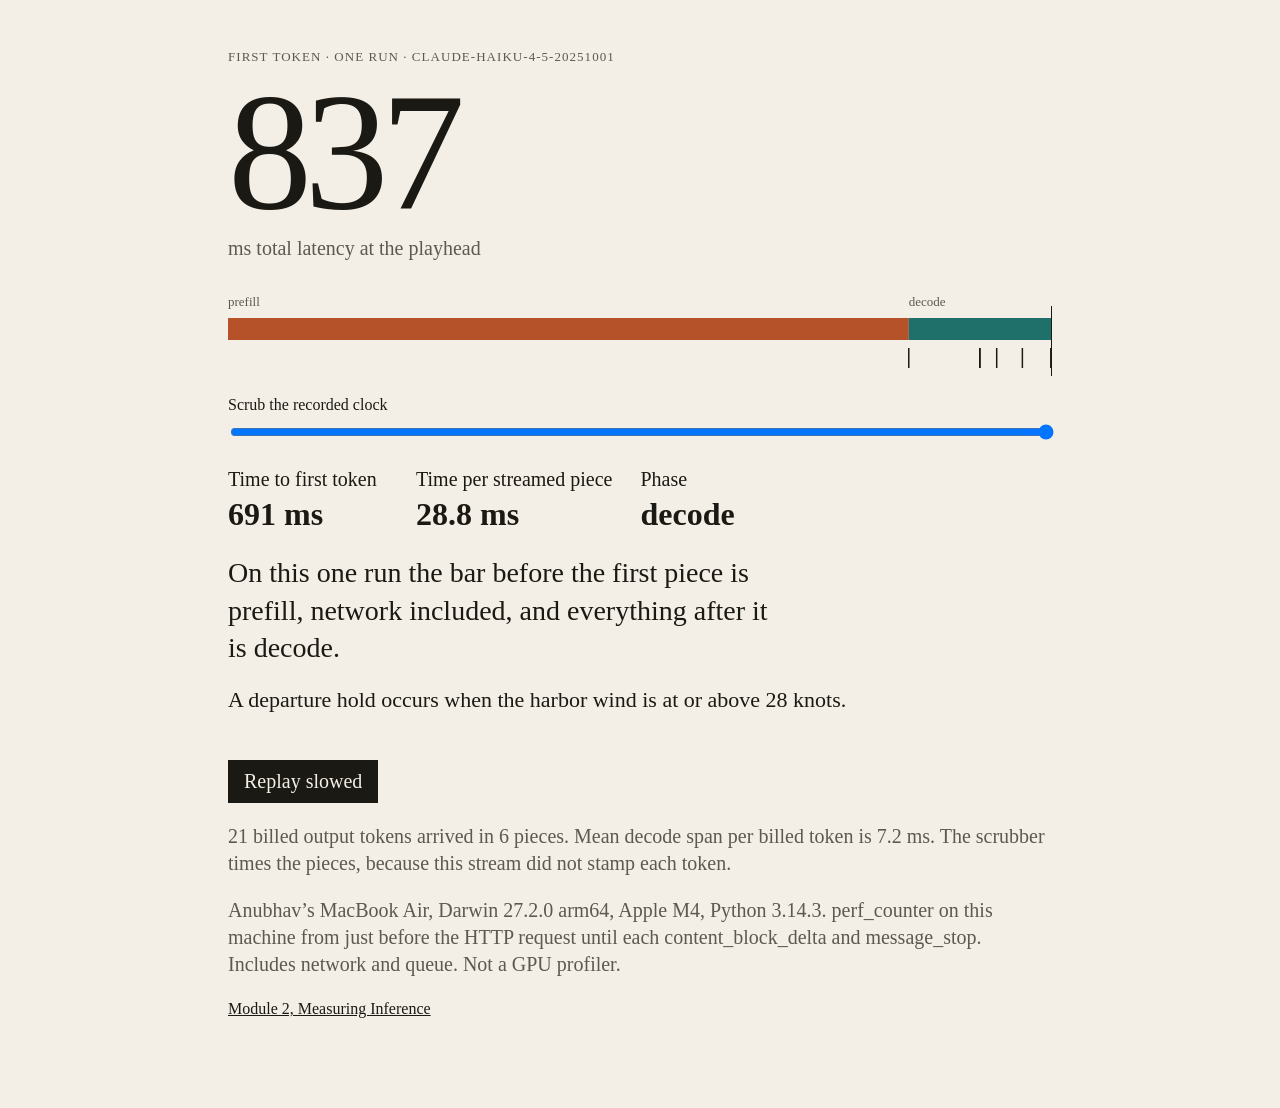
==== first-token/index.html @ bff5efc8 "Add the first-token page from one measured stream. A recruiter can scrub a real reply instead of a m" ====
<!DOCTYPE html>
<html lang="en">
<head>
  <meta charset="utf-8">
  <meta name="viewport" content="width=device-width, initial-scale=1">
  <title>First token · Desk</title>
  <link rel="stylesheet" href="../site.css">
</head>
<body>
  <main>
    <p class="kicker" id="kicker">First token · one run</p>
    <p class="hero" id="hero">…</p>
    <p class="unit" id="unit">ms total latency at the playhead</p>
    <svg id="chart" role="img" aria-labelledby="chart-title"></svg>
    <label class="scrub">Scrub the recorded clock
      <input id="scrub" type="range" min="0" max="1" value="1" step="any">
    </label>
    <div class="stats">
      <div>Time to first token<b id="ttft">…</b></div>
      <div>Time per streamed piece<b id="tpot">…</b></div>
      <div>Phase<b id="phase">…</b></div>
    </div>
    <p class="sentence">On this one run the bar before the first piece is prefill, network included, and everything after it is decode.</p>
    <p class="out" id="out"></p>
    <button type="button" id="replay">Replay slowed</button>
    <p class="meta" id="billed"></p>
    <p class="meta" id="meta"></p>
    <p class="cite"><a href="https://llmdojo.dev/learn/inference-optimization/measuring-inference.md">Module 2, Measuring Inference</a></p>
  </main>
  <script src="../metrics.js"></script>
  <script>
    var run, playing = false;
    var hero = document.getElementById("hero");
    var scrub = document.getElementById("scrub");
    var chart = document.getElementById("chart");

    function ms(v) { return v == null ? "—" : Math.round(v) + " ms"; }

    function draw(m) {
      var w = chart.clientWidth || 640;
      var h = 96;
      var end = run.stream_end_ms || 1;
      var x = function (t) { return Math.max(0, Math.min(w, (t / end) * w)); };
      var first = run.tokens[0].t_ms;
      var ticks = "";
      for (var i = 0; i < run.tokens.length; i++) {
        var tx = x(run.tokens[i].t_ms);
        ticks += '<line x1="' + tx + '" y1="58" x2="' + tx + '" y2="78" stroke="#1b1914" stroke-width="1.5"/>';
      }
      var px = x(m.t);
      chart.setAttribute("viewBox", "0 0 " + w + " " + h);
      chart.innerHTML =
        '<title id="chart-title">Prefill until the first piece, then decode. Playhead at ' + Math.round(m.t) + ' ms.</title>' +
        '<rect x="0" y="28" width="' + w + '" height="22" fill="#e4ddd0"/>' +
        '<rect x="0" y="28" width="' + x(first) + '" height="22" fill="#b5522a"/>' +
        '<rect x="' + x(first) + '" y="28" width="' + Math.max(0, w - x(first)) + '" height="22" fill="#1f6f6a"/>' +
        ticks +
        '<line x1="' + px + '" y1="16" x2="' + px + '" y2="86" stroke="#1b1914" stroke-width="2"/>' +
        '<text x="0" y="16" fill="#5e584f" font-size="13" font-family="Palatino, Georgia, serif">prefill</text>' +
        '<text x="' + x(first) + '" y="16" fill="#5e584f" font-size="13" font-family="Palatino, Georgia, serif"> decode</text>';
    }

    function render() {
      var m = metricsAt(run, Number(scrub.value));
      hero.textContent = Math.round(m.total);
      document.getElementById("ttft").textContent = ms(m.ttft);
      document.getElementById("tpot").textContent = m.tpot == null ? "—" : m.tpot.toFixed(1) + " ms";
      document.getElementById("phase").textContent = m.phase;
      document.getElementById("out").textContent = m.text;
      draw(m);
    }

    function stop() { playing = false; }

    document.getElementById("replay").addEventListener("click", function () {
      stop();
      playing = true;
      scrub.value = "0";
      render();
      var t0 = performance.now();
      var dur = Math.max(run.stream_end_ms * 6, 1);
      function frame(now) {
        if (!playing) return;
        var u = Math.min(1, (now - t0) / dur);
        scrub.value = String(u * run.stream_end_ms);
        render();
        if (u < 1) requestAnimationFrame(frame);
      }
      requestAnimationFrame(frame);
    });

    scrub.addEventListener("input", function () { stop(); render(); });
    window.addEventListener("resize", render);

    fetch("../data/first-token.json")
      .then(function (res) { return res.json(); })
      .then(function (data) {
        run = data;
        scrub.max = String(run.stream_end_ms);
        scrub.value = String(run.stream_end_ms);
        document.getElementById("kicker").textContent = "First token · " + run.series + " · " + run.model;
        document.getElementById("meta").textContent = run.machine + ". " + run.clock;
        var mean = billedTpot(run);
        if (mean != null) {
          document.getElementById("billed").textContent =
            run.usage.output_tokens + " billed output tokens arrived in " + run.tokens.length +
            " pieces. Mean decode span per billed token is " + mean.toFixed(1) +
            " ms. The scrubber times the pieces, because this stream did not stamp each token.";
        }
        render();
      });
  </script>
</body>
</html>
---- site.css ----
* { box-sizing: border-box; }
html, body { margin: 0; background: #f3efe6; color: #1b1914; }
body { font: 20px/1.35 Palatino, "Palatino Linotype", Georgia, serif; }
main { max-width: 880px; margin: 0 auto; padding: 48px 28px 72px; }
.kicker { margin: 0 0 12px; letter-spacing: 0.08em; text-transform: uppercase; font-size: 13px; color: #5e584f; }
.hero { margin: 0; font-variant-numeric: tabular-nums; font-size: clamp(88px, 16vw, 168px); line-height: 0.88; letter-spacing: -0.045em; }
.unit, .meta { color: #5e584f; }
.unit { margin: 10px 0 8px; }
a { color: inherit; }
.slice { display: block; text-decoration: none; }
svg { width: 100%; height: 96px; display: block; margin-top: 28px; }
.scrub { display: block; margin: 8px 0 20px; font-size: 16px; }
input[type="range"] { width: 100%; margin-top: 8px; }
.stats { display: flex; gap: 28px; flex-wrap: wrap; margin: 0 0 12px; }
.stats div { min-width: 8em; }
.stats b { display: block; font-size: 32px; font-weight: 600; font-variant-numeric: tabular-nums; }
.sentence { font-size: 28px; max-width: 20em; margin: 18px 0; }
.out { min-height: 2.6em; font-size: 22px; margin: 0 0 18px; }
button { font: inherit; background: #1b1914; color: #f3efe6; border: 0; padding: 8px 16px; }
.cite { font-size: 16px; }
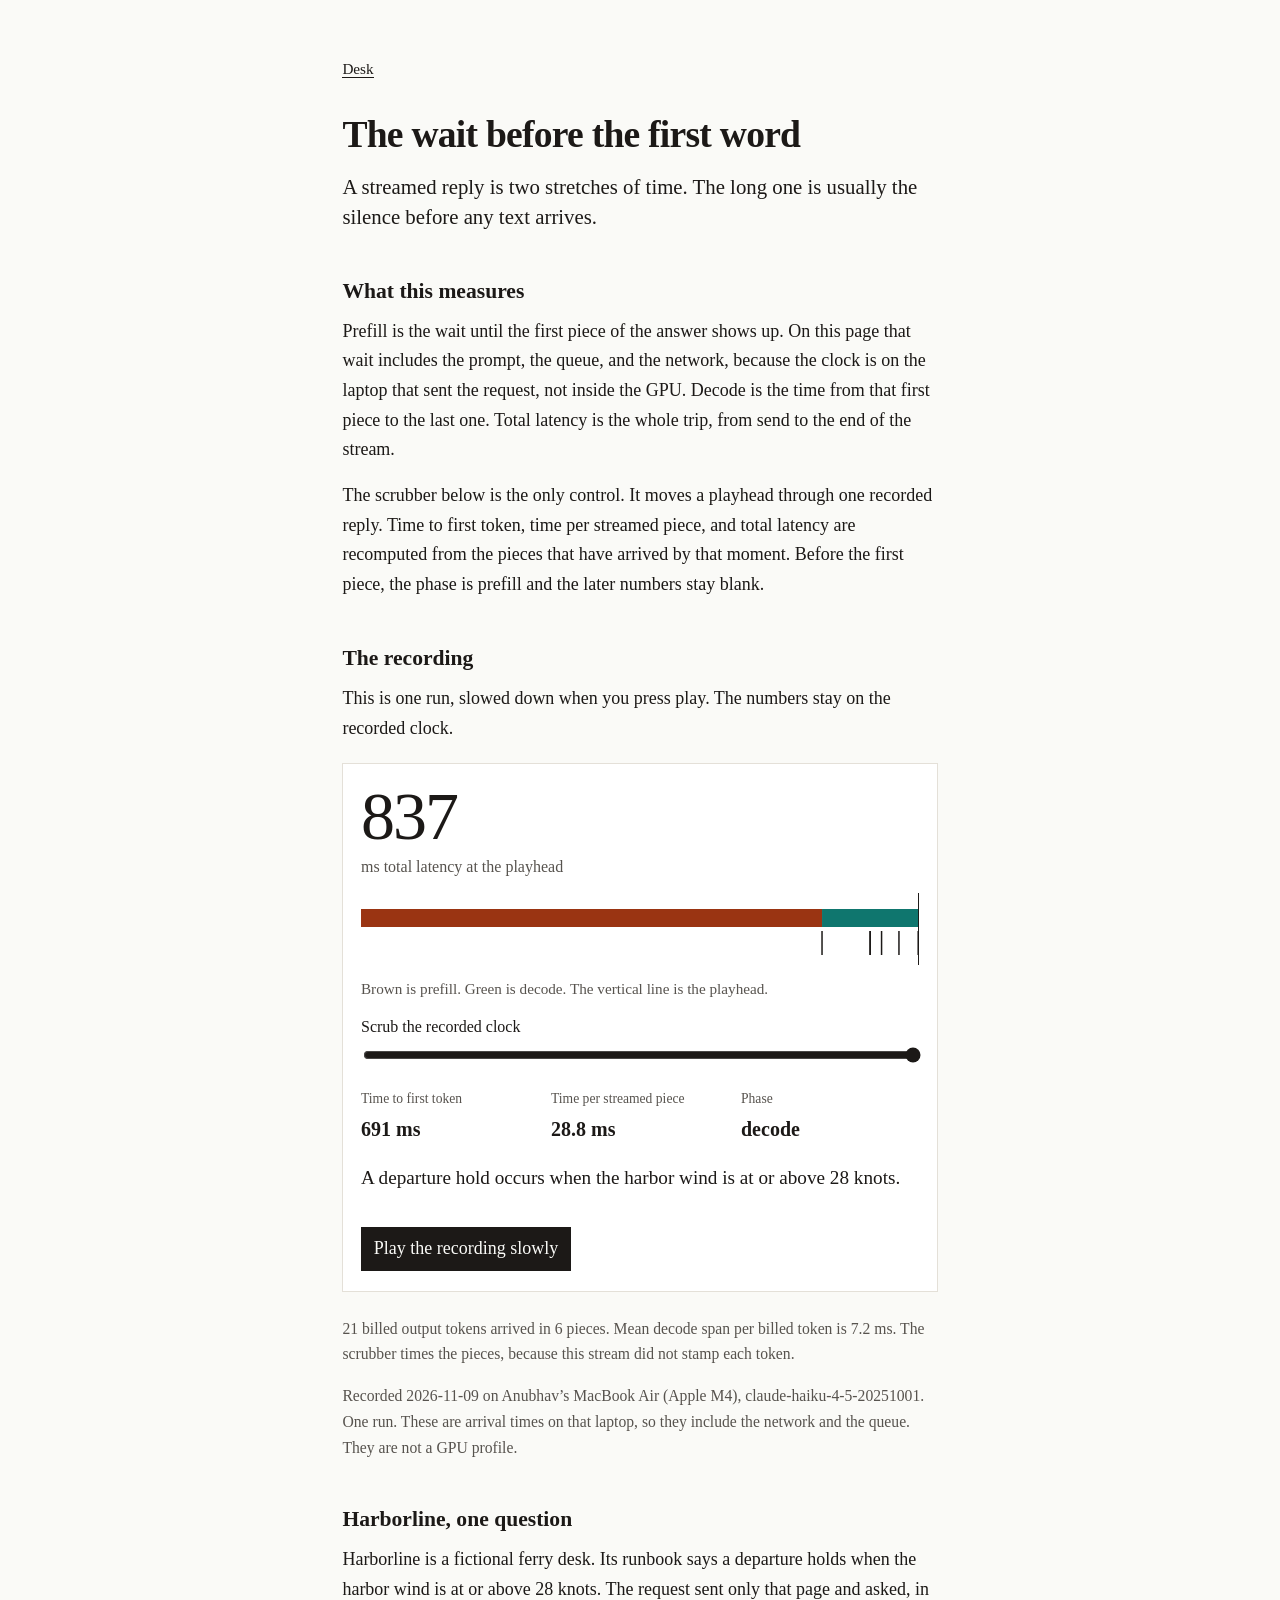
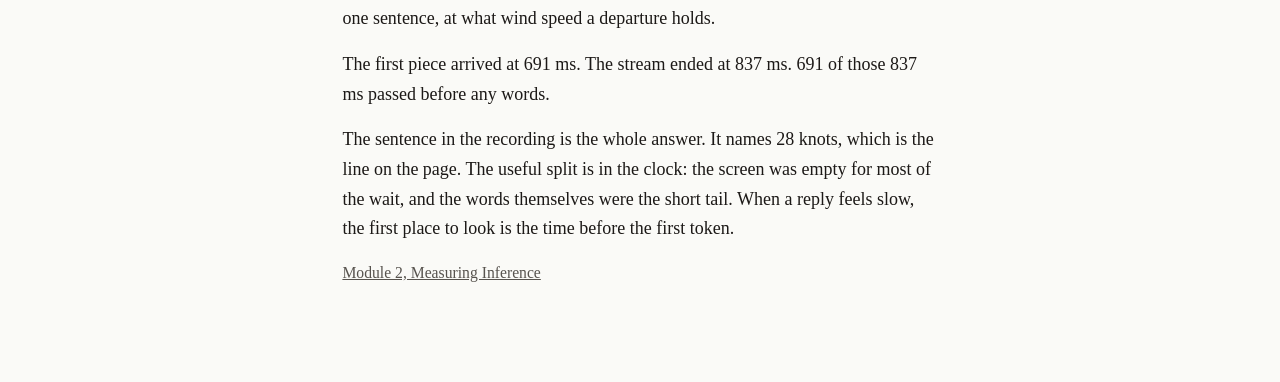
==== commit e8398b9f: "Turn the first-token page into a short essay. The recording was a bare number, so the page now expla" ====
--- a/first-token/index.html
+++ b/first-token/index.html
@@ -3,30 +3,47 @@
 <head>
   <meta charset="utf-8">
   <meta name="viewport" content="width=device-width, initial-scale=1">
-  <title>First token · Desk</title>
+  <title>The wait before the first word · Desk</title>
   <link rel="stylesheet" href="../site.css">
 </head>
 <body>
-  <main>
-    <p class="kicker" id="kicker">First token · one run</p>
-    <p class="hero" id="hero">…</p>
-    <p class="unit" id="unit">ms total latency at the playhead</p>
-    <svg id="chart" role="img" aria-labelledby="chart-title"></svg>
-    <label class="scrub">Scrub the recorded clock
-      <input id="scrub" type="range" min="0" max="1" value="1" step="any">
-    </label>
-    <div class="stats">
-      <div>Time to first token<b id="ttft">…</b></div>
-      <div>Time per streamed piece<b id="tpot">…</b></div>
-      <div>Phase<b id="phase">…</b></div>
-    </div>
-    <p class="sentence">On this one run the bar before the first piece is prefill, network included, and everything after it is decode.</p>
-    <p class="out" id="out"></p>
-    <button type="button" id="replay">Replay slowed</button>
-    <p class="meta" id="billed"></p>
-    <p class="meta" id="meta"></p>
-    <p class="cite"><a href="https://llmdojo.dev/learn/inference-optimization/measuring-inference.md">Module 2, Measuring Inference</a></p>
-  </main>
+  <article>
+    <p class="site"><a href="../">Desk</a></p>
+    <h1>The wait before the first word</h1>
+    <p class="lede">A streamed reply is two stretches of time. The long one is usually the silence before any text arrives.</p>
+
+    <h2>What this measures</h2>
+    <p>Prefill is the wait until the first piece of the answer shows up. On this page that wait includes the prompt, the queue, and the network, because the clock is on the laptop that sent the request, not inside the GPU. Decode is the time from that first piece to the last one. Total latency is the whole trip, from send to the end of the stream.</p>
+    <p>The scrubber below is the only control. It moves a playhead through one recorded reply. Time to first token, time per streamed piece, and total latency are recomputed from the pieces that have arrived by that moment. Before the first piece, the phase is prefill and the later numbers stay blank.</p>
+
+    <h2>The recording</h2>
+    <p>This is one run, slowed down when you press play. The numbers stay on the recorded clock.</p>
+    <figure>
+      <p class="result" id="hero">…</p>
+      <p class="unit">ms total latency at the playhead</p>
+      <svg id="chart" role="img" aria-labelledby="chart-title"></svg>
+      <p class="legend">Brown is prefill. Green is decode. The vertical line is the playhead.</p>
+      <label class="scrub">Scrub the recorded clock
+        <input id="scrub" type="range" min="0" max="1" value="1" step="any">
+      </label>
+      <div class="stats">
+        <div>Time to first token<b id="ttft">…</b></div>
+        <div>Time per streamed piece<b id="tpot">…</b></div>
+        <div>Phase<b id="phase">…</b></div>
+      </div>
+      <p class="out" id="out"></p>
+      <button type="button" id="replay">Play the recording slowly</button>
+    </figure>
+    <p class="note" id="billed"></p>
+    <p class="note" id="meta"></p>
+
+    <h2>Harborline, one question</h2>
+    <p>Harborline is a fictional ferry desk. Its runbook says a departure holds when the harbor wind is at or above 28 knots. The request sent only that page and asked, in one sentence, at what wind speed a departure holds.</p>
+    <p id="case"></p>
+    <p>The sentence in the recording is the whole answer. It names 28 knots, which is the line on the page. The useful split is in the clock: the screen was empty for most of the wait, and the words themselves were the short tail. When a reply feels slow, the first place to look is the time before the first token.</p>
+
+    <p class="note"><a href="https://llmdojo.dev/learn/inference-optimization/measuring-inference.md">Module 2, Measuring Inference</a></p>
+  </article>
   <script src="../metrics.js"></script>
   <script>
     var run, playing = false;
@@ -38,26 +55,24 @@
 
     function draw(m) {
       var w = chart.clientWidth || 640;
-      var h = 96;
+      var h = 88;
       var end = run.stream_end_ms || 1;
       var x = function (t) { return Math.max(0, Math.min(w, (t / end) * w)); };
       var first = run.tokens[0].t_ms;
       var ticks = "";
       for (var i = 0; i < run.tokens.length; i++) {
         var tx = x(run.tokens[i].t_ms);
-        ticks += '<line x1="' + tx + '" y1="58" x2="' + tx + '" y2="78" stroke="#1b1914" stroke-width="1.5"/>';
+        ticks += '<line x1="' + tx + '" y1="46" x2="' + tx + '" y2="70" stroke="#1c1917" stroke-width="1.5"/>';
       }
       var px = x(m.t);
       chart.setAttribute("viewBox", "0 0 " + w + " " + h);
       chart.innerHTML =
         '<title id="chart-title">Prefill until the first piece, then decode. Playhead at ' + Math.round(m.t) + ' ms.</title>' +
-        '<rect x="0" y="28" width="' + w + '" height="22" fill="#e4ddd0"/>' +
-        '<rect x="0" y="28" width="' + x(first) + '" height="22" fill="#b5522a"/>' +
-        '<rect x="' + x(first) + '" y="28" width="' + Math.max(0, w - x(first)) + '" height="22" fill="#1f6f6a"/>' +
+        '<rect x="0" y="24" width="' + w + '" height="18" fill="#e7e2d8"/>' +
+        '<rect x="0" y="24" width="' + x(first) + '" height="18" fill="#9a3412"/>' +
+        '<rect x="' + x(first) + '" y="24" width="' + Math.max(0, w - x(first)) + '" height="18" fill="#0f766e"/>' +
         ticks +
-        '<line x1="' + px + '" y1="16" x2="' + px + '" y2="86" stroke="#1b1914" stroke-width="2"/>' +
-        '<text x="0" y="16" fill="#5e584f" font-size="13" font-family="Palatino, Georgia, serif">prefill</text>' +
-        '<text x="' + x(first) + '" y="16" fill="#5e584f" font-size="13" font-family="Palatino, Georgia, serif"> decode</text>';
+        '<line x1="' + px + '" y1="8" x2="' + px + '" y2="80" stroke="#1c1917" stroke-width="2"/>';
     }
 
     function render() {
@@ -98,15 +113,21 @@
         run = data;
         scrub.max = String(run.stream_end_ms);
         scrub.value = String(run.stream_end_ms);
-        document.getElementById("kicker").textContent = "First token · " + run.series + " · " + run.model;
-        document.getElementById("meta").textContent = run.machine + ". " + run.clock;
+        document.getElementById("meta").textContent =
+          "Recorded " + run.recorded_at.slice(0, 10) + " on " + run.machine.split(",")[0] +
+          " (Apple M4), " + run.model + ". One run. These are arrival times on that laptop, so they include the network and the queue. They are not a GPU profile.";
         var mean = billedTpot(run);
+        var first = Math.round(run.tokens[0].t_ms);
+        var total = Math.round(run.stream_end_ms);
         if (mean != null) {
           document.getElementById("billed").textContent =
             run.usage.output_tokens + " billed output tokens arrived in " + run.tokens.length +
             " pieces. Mean decode span per billed token is " + mean.toFixed(1) +
             " ms. The scrubber times the pieces, because this stream did not stamp each token.";
         }
+        document.getElementById("case").textContent =
+          "The first piece arrived at " + first + " ms. The stream ended at " + total +
+          " ms. " + first + " of those " + total + " ms passed before any words.";
         render();
       });
   </script>
--- a/site.css
+++ b/site.css
@@ -1,20 +1,46 @@
 * { box-sizing: border-box; }
-html, body { margin: 0; background: #f3efe6; color: #1b1914; }
-body { font: 20px/1.35 Palatino, "Palatino Linotype", Georgia, serif; }
-main { max-width: 880px; margin: 0 auto; padding: 48px 28px 72px; }
-.kicker { margin: 0 0 12px; letter-spacing: 0.08em; text-transform: uppercase; font-size: 13px; color: #5e584f; }
-.hero { margin: 0; font-variant-numeric: tabular-nums; font-size: clamp(88px, 16vw, 168px); line-height: 0.88; letter-spacing: -0.045em; }
-.unit, .meta { color: #5e584f; }
-.unit { margin: 10px 0 8px; }
+html, body { margin: 0; background: #fafaf7; color: #1c1917; }
+body {
+  font: 1.125rem/1.65 Palatino, "Palatino Linotype", "Iowan Old Style", Georgia, serif;
+}
+article { max-width: 40rem; margin: 0 auto; padding: 3.5rem 1.4rem 5rem; }
 a { color: inherit; }
-.slice { display: block; text-decoration: none; }
-svg { width: 100%; height: 96px; display: block; margin-top: 28px; }
-.scrub { display: block; margin: 8px 0 20px; font-size: 16px; }
-input[type="range"] { width: 100%; margin-top: 8px; }
-.stats { display: flex; gap: 28px; flex-wrap: wrap; margin: 0 0 12px; }
-.stats div { min-width: 8em; }
-.stats b { display: block; font-size: 32px; font-weight: 600; font-variant-numeric: tabular-nums; }
-.sentence { font-size: 28px; max-width: 20em; margin: 18px 0; }
-.out { min-height: 2.6em; font-size: 22px; margin: 0 0 18px; }
-button { font: inherit; background: #1b1914; color: #f3efe6; border: 0; padding: 8px 16px; }
-.cite { font-size: 16px; }
+.site { margin: 0 0 2rem; font-size: 0.95rem; }
+.site a { text-decoration: none; border-bottom: 1px solid #1c1917; }
+h1 { font-size: 2.35rem; line-height: 1.15; font-weight: 600; letter-spacing: -0.02em; margin: 0 0 1rem; }
+h2 { font-size: 1.35rem; line-height: 1.3; font-weight: 600; margin: 2.75rem 0 0.75rem; }
+.lede { font-size: 1.3rem; line-height: 1.45; margin: 0 0 1.5rem; }
+p { margin: 0 0 1rem; }
+figure {
+  margin: 1.25rem 0 1.5rem;
+  padding: 1.25rem 1.1rem 1.2rem;
+  background: #fff;
+  border: 1px solid #e4e0d8;
+}
+.result {
+  margin: 0;
+  font-variant-numeric: tabular-nums;
+  font-size: 4.25rem;
+  line-height: 0.95;
+  letter-spacing: -0.03em;
+}
+.unit { margin: 0.35rem 0 0.25rem; color: #57534e; font-size: 1rem; }
+svg { width: 100%; height: 88px; display: block; }
+.legend { margin: 0.2rem 0 0.8rem; color: #57534e; font-size: 0.95rem; }
+.scrub { display: block; margin: 0.4rem 0 1rem; font-size: 1rem; }
+input[type="range"] { width: 100%; margin-top: 0.45rem; accent-color: #1c1917; }
+.stats { display: grid; grid-template-columns: repeat(3, 1fr); gap: 0.75rem; margin: 0 0 1rem; }
+.stats div { font-size: 0.85rem; color: #57534e; }
+.stats b { display: block; margin-top: 0.15rem; color: #1c1917; font-size: 1.25rem; font-weight: 600; font-variant-numeric: tabular-nums; }
+.out { min-height: 3.2rem; margin: 0 0 0.9rem; font-size: 1.2rem; }
+button { font: inherit; background: #1c1917; color: #fafaf7; border: 0; padding: 0.45rem 0.8rem; cursor: pointer; }
+.note { color: #57534e; font-size: 0.98rem; }
+.index-list { list-style: none; padding: 0; margin: 2rem 0 0; }
+.index-list a { display: block; text-decoration: none; padding: 1rem 0; border-top: 1px solid #e4e0d8; }
+.index-list h2 { margin: 0 0 0.3rem; }
+.index-list p { margin: 0; color: #57534e; }
+@media (max-width: 560px) {
+  h1 { font-size: 1.85rem; }
+  .result { font-size: 3.2rem; }
+  .stats { grid-template-columns: 1fr; }
+}
